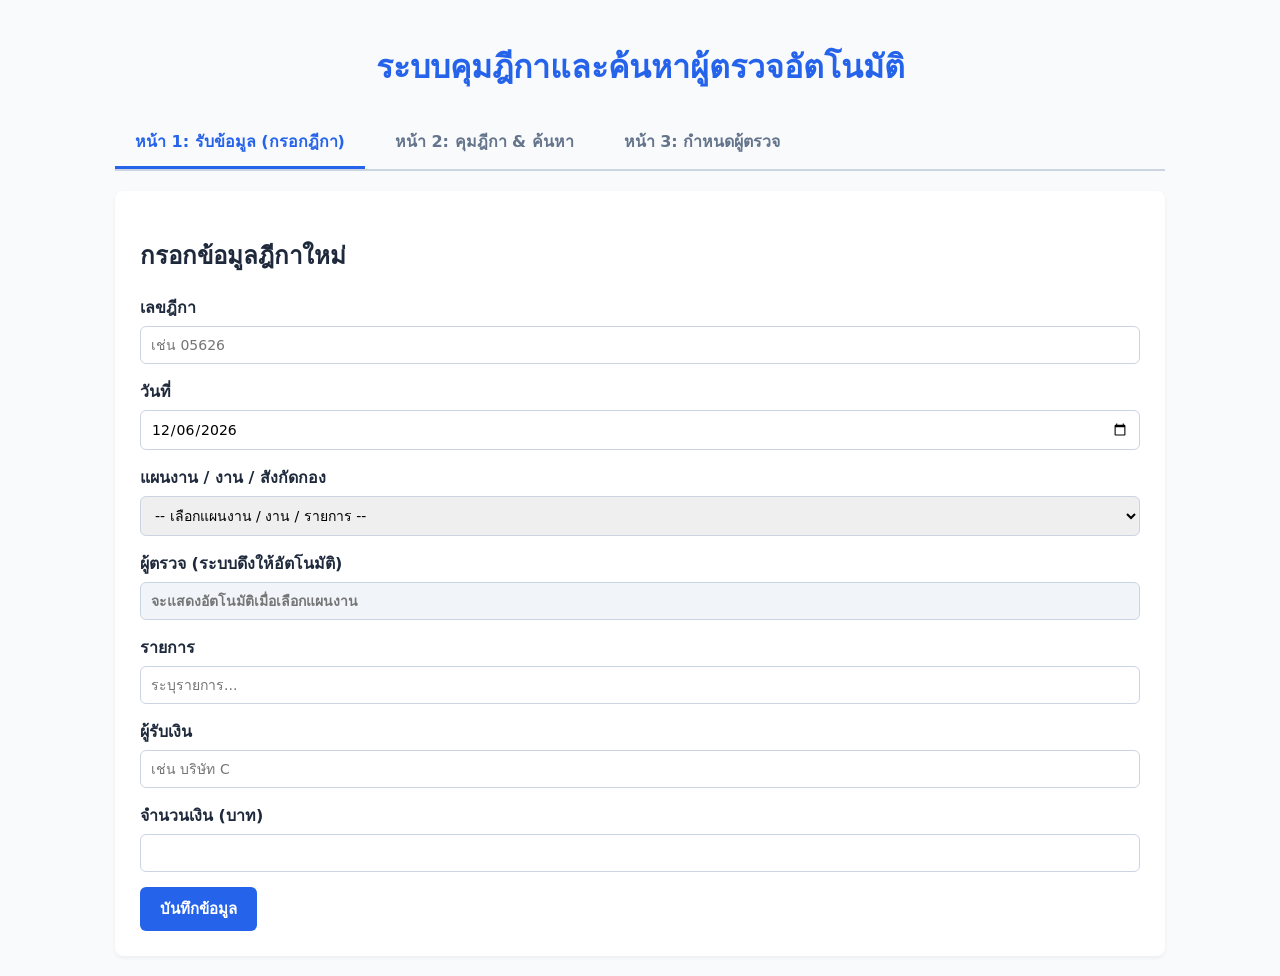
==== index.html @ 18cc6700 "Add files via upload" ====
<!DOCTYPE html>
<html lang="th">
<head>
  <meta charset="UTF-8">
  <meta name="viewport" content="width=device-width, initial-scale=1.0">
  <title>หน้า 1: รับข้อมูลฎีกาใหม่</title>
  <link rel="stylesheet" href="style.css">
</head>
<body>

<div class="container">
  <h1>ระบบคุมฎีกาและค้นหาผู้ตรวจอัตโนมัติ</h1>

  <div class="nav-menu">
    <a href="index.html" class="nav-btn active">หน้า 1: รับข้อมูล (กรอกฎีกา)</a>
    <a href="page2.html" class="nav-btn">หน้า 2: คุมฎีกา & ค้นหา</a>
    <a href="page3.html" class="nav-btn">หน้า 3: กำหนดผู้ตรวจ</a>
  </div>

  <div class="card">
    <h2>กรอกข้อมูลฎีกาใหม่</h2>
    <form id="dikkaForm" onsubmit="saveDikka(event)">
      <div class="form-group">
        <label for="dikkaNo">เลขฎีกา</label>
        <input type="text" id="dikkaNo" required placeholder="เช่น 05626">
      </div>
      <div class="form-group">
        <label for="dikkaDate">วันที่</label>
        <input type="date" id="dikkaDate" required>
      </div>
      <div class="form-group">
        <label for="deptSelect">แผนงาน / งาน / สังกัดกอง</label>
        <select id="deptSelect" onchange="autoMatchInspector()" required>
          <option value="">-- กำลังโหลดรายการ... --</option>
        </select>
      </div>
      <div class="form-group">
        <label for="inspectorInput">ผู้ตรวจ (ระบบดึงให้อัตโนมัติ)</label>
        <input type="text" id="inspectorInput" class="auto-filled" readonly placeholder="จะแสดงอัตโนมัติเมื่อเลือกแผนงาน">
      </div>
      <div class="form-group">
        <label for="itemDetail">รายการ</label>
        <input type="text" id="itemDetail" placeholder="ระบุรายการ..." required>
      </div>
      <div class="form-group">
        <label for="payee">ผู้รับเงิน</label>
        <input type="text" id="payee" placeholder="เช่น บริษัท C" required>
      </div>
      <div class="form-group">
        <label for="amount">จำนวนเงิน (บาท)</label>
        <input type="number" id="amount" step="0.01" required>
      </div>
      <button type="submit" class="btn btn-primary">บันทึกข้อมูล</button>
    </form>
  </div>
</div>

<script src="script.js"></script>
</body>
</html>
---- style.css ----
:root {
  --primary: #2563eb;
  --bg: #f8fafc;
  --card-bg: #ffffff;
  --border: #cbd5e1;
  --text: #1e293b;
  --muted: #64748b;
}

* {
  box-sizing: border-box;
  font-family: 'Sarabun', system-ui, -apple-system, sans-serif;
}

body {
  background-color: var(--bg);
  color: var(--text);
  margin: 0;
  padding: 20px;
}

.container {
  max-width: 1050px;
  margin: 0 auto;
}

h1 {
  text-align: center;
  color: var(--primary);
  margin-bottom: 25px;
}

/* Navigation Menu */
.nav-menu {
  display: flex;
  gap: 10px;
  border-bottom: 2px solid var(--border);
  margin-bottom: 20px;
}

.nav-btn {
  padding: 12px 20px;
  text-decoration: none;
  font-size: 16px;
  font-weight: bold;
  color: var(--muted);
  border-bottom: 3px solid transparent;
  transition: all 0.2s;
}

.nav-btn.active, .nav-btn:hover {
  color: var(--primary);
  border-bottom-color: var(--primary);
}

/* Cards & Form */
.card {
  background: var(--card-bg);
  padding: 25px;
  border-radius: 8px;
  box-shadow: 0 2px 4px rgba(0,0,0,0.05);
}

.form-group {
  margin-bottom: 15px;
}

label {
  display: block;
  margin-bottom: 6px;
  font-weight: bold;
}

input, select {
  width: 100%;
  padding: 10px;
  border: 1px solid var(--border);
  border-radius: 6px;
  font-size: 14px;
}

.auto-filled {
  background-color: #f1f5f9;
  color: #1e3a8a;
  font-weight: bold;
}

/* Buttons */
.btn {
  padding: 10px 20px;
  border: none;
  border-radius: 6px;
  cursor: pointer;
  font-weight: bold;
  font-size: 15px;
}

.btn-primary {
  background: var(--primary);
  color: white;
}

.btn-primary:hover {
  background: #1d4ed8;
}

.btn-status {
  background: #fef08a;
  color: #854d0e;
}

.btn-status.sent {
  background: #bbf7d0;
  color: #166534;
  cursor: default;
}

/* Tables */
table {
  width: 100%;
  border-collapse: collapse;
  margin-top: 15px;
}

th, td {
  border: 1px solid var(--border);
  padding: 10px 12px;
  text-align: left;
  font-size: 14px;
}

th {
  background: #f1f5f9;
  font-weight: bold;
}

.search-box {
  margin-bottom: 15px;
}
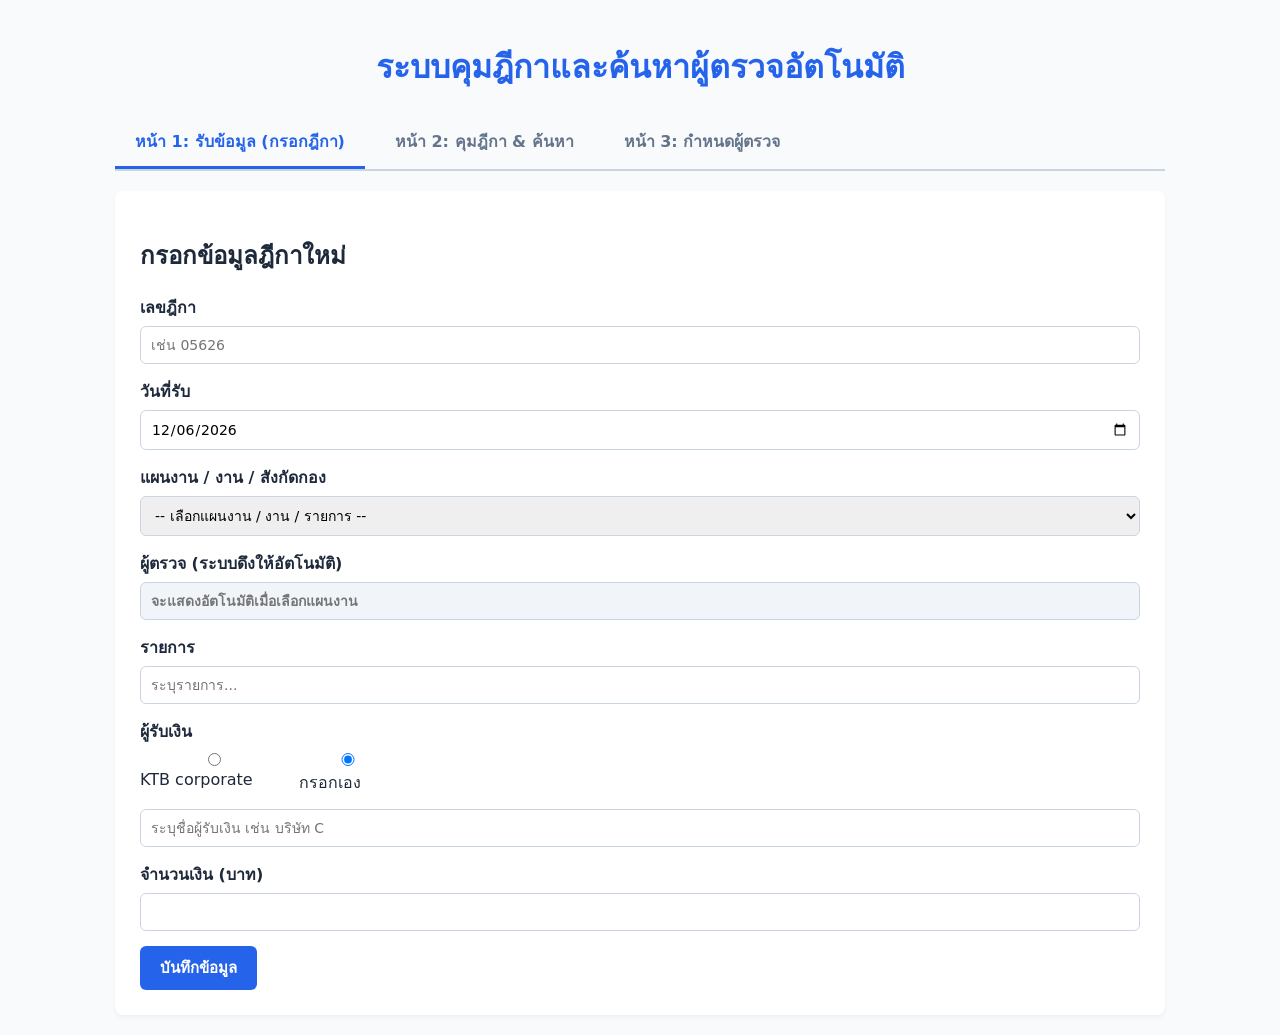
==== commit b7d5c439: "index.html" ====
--- a/index.html
+++ b/index.html
@@ -25,7 +25,7 @@
         <input type="text" id="dikkaNo" required placeholder="เช่น 05626">
       </div>
       <div class="form-group">
-        <label for="dikkaDate">วันที่</label>
+        <label for="dikkaDate">วันที่รับ</label>
         <input type="date" id="dikkaDate" required>
       </div>
       <div class="form-group">
@@ -42,10 +42,21 @@
         <label for="itemDetail">รายการ</label>
         <input type="text" id="itemDetail" placeholder="ระบุรายการ..." required>
       </div>
+
+      <!-- ตัวเลือกผู้รับเงิน -->
       <div class="form-group">
-        <label for="payee">ผู้รับเงิน</label>
-        <input type="text" id="payee" placeholder="เช่น บริษัท C" required>
+        <label>ผู้รับเงิน</label>
+        <div style="display: flex; gap: 20px; margin-bottom: 8px;">
+          <label style="font-weight: normal; cursor: pointer;">
+            <input type="radio" name="payeeType" value="ktb" onchange="togglePayeeInput()"> KTB corporate
+          </label>
+          <label style="font-weight: normal; cursor: pointer;">
+            <input type="radio" name="payeeType" value="custom" checked onchange="togglePayeeInput()"> กรอกเอง
+          </label>
+        </div>
+        <input type="text" id="payee" placeholder="ระบุชื่อผู้รับเงิน เช่น บริษัท C" required>
       </div>
+
       <div class="form-group">
         <label for="amount">จำนวนเงิน (บาท)</label>
         <input type="number" id="amount" step="0.01" required>
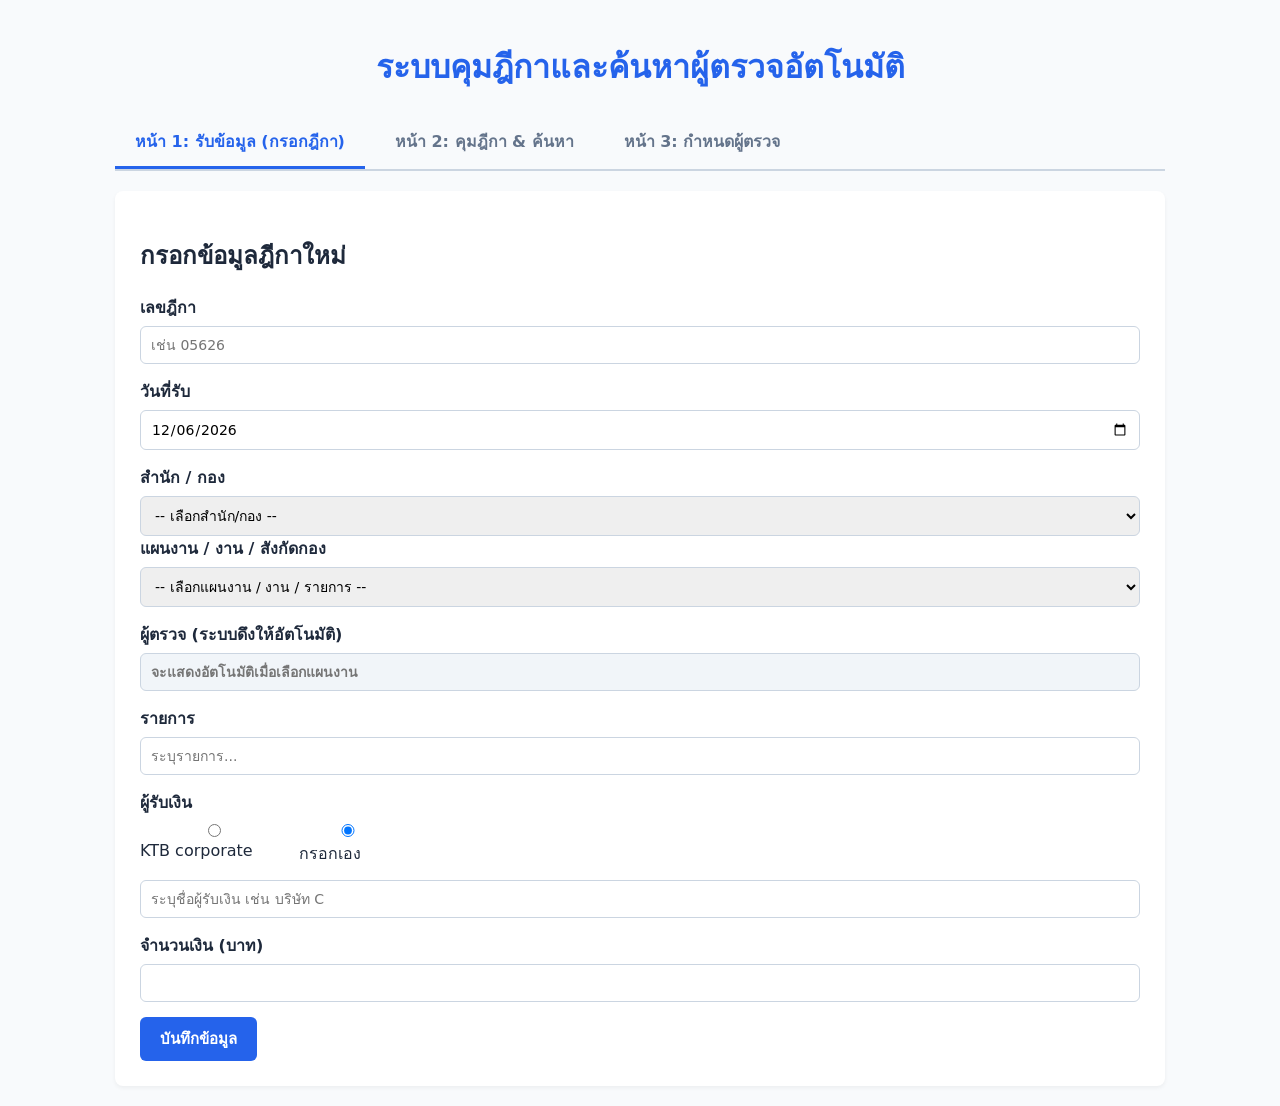
==== commit ac08f82a: "index.html" ====
--- a/index.html
+++ b/index.html
@@ -29,10 +29,18 @@
         <input type="date" id="dikkaDate" required>
       </div>
       <div class="form-group">
-        <label for="deptSelect">แผนงาน / งาน / สังกัดกอง</label>
-        <select id="deptSelect" onchange="autoMatchInspector()" required>
-          <option value="">-- กำลังโหลดรายการ... --</option>
-        </select>
+        <!-- Dropdown สำนัก/กอง (เพิ่มใหม่) -->
+<label for="mainDeptSelect">สำนัก / กอง</label>
+<select id="mainDeptSelect" onchange="onMainDeptChange()">
+  <option value="">-- เลือกสำนัก/กอง --</option>
+</select>
+
+<!-- Dropdown แผนงาน/งาน/รายการ (เดิม) -->
+<label for="deptSelect">แผนงาน / งาน / สังกัดกอง</label>
+<select id="deptSelect" onchange="autoMatchInspector()">
+  <option value="">-- เลือกแผนงาน / งาน / รายการ --</option>
+</select>
+
       </div>
       <div class="form-group">
         <label for="inspectorInput">ผู้ตรวจ (ระบบดึงให้อัตโนมัติ)</label>
--- a/style.css
+++ b/style.css
@@ -137,3 +137,38 @@
 .search-box {
   margin-bottom: 15px;
 }
+/* Modal (หน้าต่างแก้ไขข้อมูล) */
+.modal {
+  display: none;
+  position: fixed;
+  z-index: 1000;
+  left: 0;
+  top: 0;
+  width: 100%;
+  height: 100%;
+  background-color: rgba(0,0,0,0.5);
+  justify-content: center;
+  align-items: center;
+}
+
+.modal-content {
+  width: 100%;
+  max-width: 500px;
+  background: #fff;
+  border-radius: 8px;
+}
+
+.btn-edit {
+  background: #f59e0b;
+  color: white;
+  padding: 5px 10px;
+  font-size: 13px;
+  margin-right: 4px;
+}
+
+.btn-delete {
+  background: #ef4444;
+  color: white;
+  padding: 5px 10px;
+  font-size: 13px;
+}
